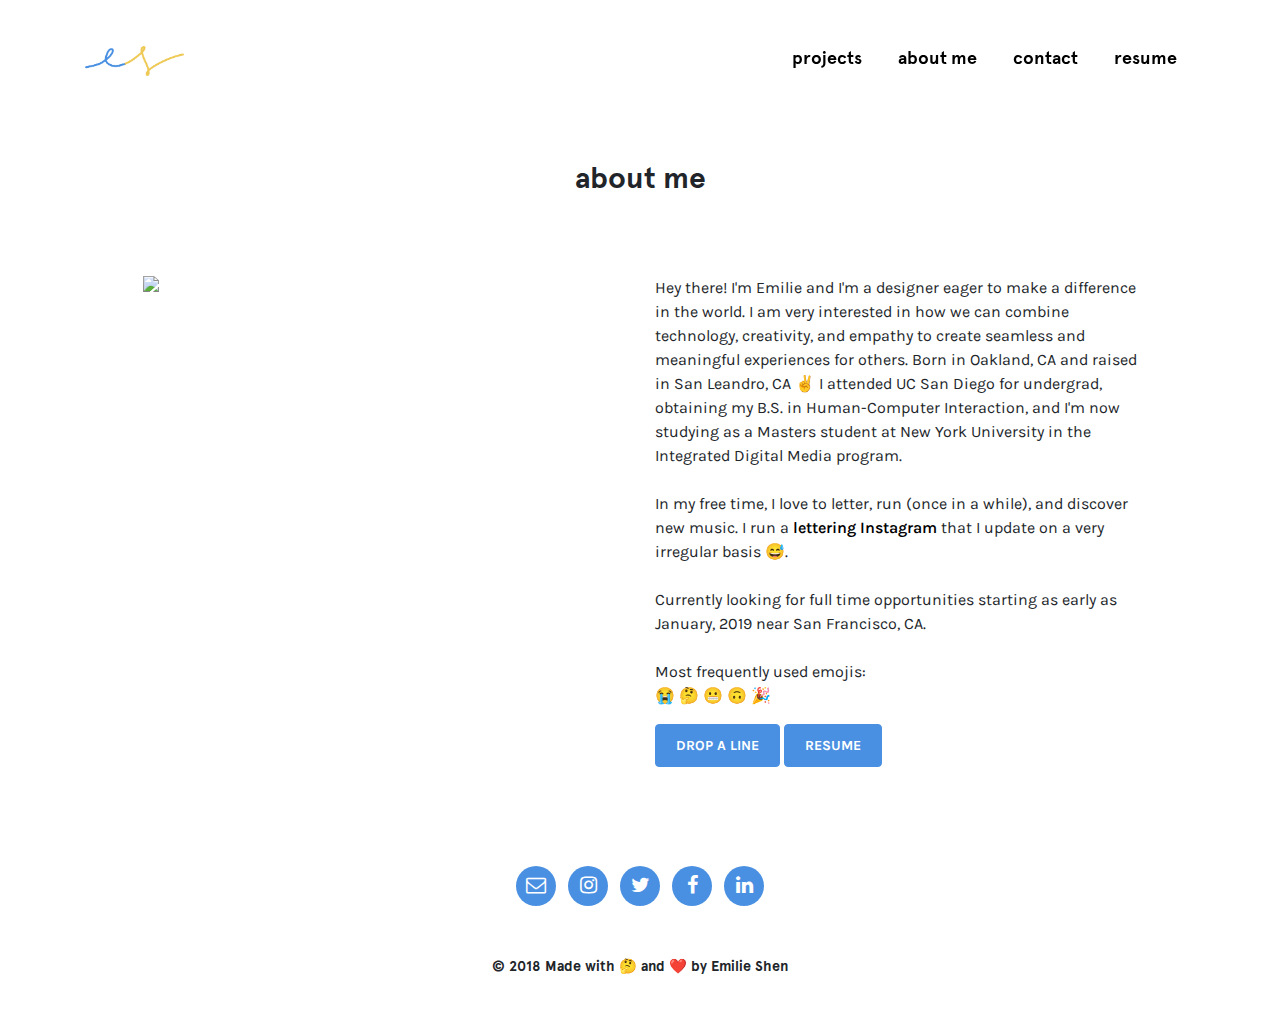
==== about.html @ f9486075 "Upload new portfolio" ====
<!DOCTYPE html>
<html lang="en">

  <head>

    <meta charset="utf-8">
    <meta name="viewport" content="width=device-width, initial-scale=1, shrink-to-fit=no">
    <link href="img/favicon.ico" rel="shortcut icon"/>

    <title>Emilie Shen</title>

    <style>
      @import url('https://fonts.googleapis.com/css?family=Karla:400,400i,700,700i|Montserrat:100,100i,200,200i,300,300i,400,400i,500,500i,600,600i,700,700i,800,800i,900,900i');
    </style>

    <link href="vendor/bootstrap/css/bootstrap.min.css" rel="stylesheet">
    <link href="vendor/font-awesome/css/font-awesome.min.css" rel="stylesheet" type="text/css">
    <link href="css/portfolio.css" rel="stylesheet">


  </head>

  <body id="page-top">

    <nav class="navbar navbar-expand-lg navbar-dark fixed-top" id="mainNav">
      <div class="container">
        <a class="navbar-brand js-scroll-trigger" href="index.html"><img class="img-logo" src="img/emilie.png" alt=""></a>
        <button class="navbar-toggler navbar-toggler-right" type="button" data-toggle="collapse" data-target="#navbarResponsive" aria-controls="navbarResponsive" aria-expanded="false" aria-label="Toggle navigation">
          Menu
          <i class="fa fa-bars"></i>
        </button>
        <div class="collapse navbar-collapse" id="navbarResponsive">
          <ul class="navbar-nav ml-auto">
            <li class="nav-item">
              <a class="nav-link js-scroll-trigger" href="index.html#portfolio">projects</a>
            </li>
            <li class="nav-item">
              <a class="nav-link js-scroll-trigger" href="about.html">about me</a>
            </li>
            <li class="nav-item">
              <a class="nav-link js-scroll-trigger" href="mailto:shenemilie@gmail.com" target="_blank">contact</a>
            </li>
            <li class="nav-item">
              <a class="nav-link js-scroll-trigger" href="EmilieShen_Resume.pdf" target="_blank">resume</a>
            </li>
          </ul>
        </div>
      </div>
    </nav>

    <section class="title">
      <div class="container">
        <div class="row">
          <div class="col-lg-12 text-center">
            <h2 class="section-heading">about me</h2>
          </div>
        </div>
      </div>
    </section>

    <section class="content" id="description">
        <div class="container">
            <div class="row">
              <div class="col-md-6">
                  <img src="img/about.png" class="img-responsive">
              </div>
              <div class="col-md-6">
                  <p>
                    Hey there! I'm Emilie and I'm a designer eager to make a difference in the world. I am very interested in how we can combine technology, creativity, and empathy to create seamless and meaningful experiences for others. Born in Oakland, CA and raised in San Leandro, CA ✌️ I attended UC San Diego for undergrad, obtaining my B.S. in Human-Computer Interaction, and I'm now studying as a Masters student at New York University in the Integrated Digital Media program.
                    <br><br>
                    In my free time, I love to letter, run (once in a while), and discover new music. I run a <a href="https://instagram.com/mytypadesign">lettering Instagram</a> that I update on a very irregular basis 😅.
                    <br><br>
                    Currently looking for full time opportunities starting as early as January, 2019 near San Francisco, CA.
                    <br><br>
                    Most frequently used emojis: <br>
                    😭 🤔 😬 🙃 🎉
                  </p>
                  <a href="mailto:shenemilie@gmail.com" class="btn btn-primary btn-xl text-uppercase js-scroll-trigger">Drop a Line</a>
                  <a href="EmilieShen_Resume.pdf" class="btn btn-primary btn-xl text-uppercase js-scroll-trigger" target="_blank">Resume</a>
                  <br><br>
              </div>
            </div>
        </div>
    </section>

    <footer>
      <div class="container">
        <div class="row">
          <div class="col-md-12">
            <ul class="list-inline social-buttons">
              <li class="list-inline-item">
                <a href="mailto:shenemilie@gmail.com">
                  <i class="fa fa-envelope-o"></i>
                </a>
              </li>
              <li class="list-inline-item">
                <a href="https://instagram.com/mytypadesign">
                  <i class="fa fa-instagram"></i>
                </a>
              </li>
              <li class="list-inline-item">
                <a href="https://twitter.com/emilie_shen">
                  <i class="fa fa-twitter"></i>
                </a>
              </li>
              <li class="list-inline-item">
                <a href="https://facebook.com/emilieshenn">
                  <i class="fa fa-facebook"></i>
                </a>
              </li>
              <li class="list-inline-item">
                <a href="https://linkedin.com/in/emilieshen">
                  <i class="fa fa-linkedin"></i>
                </a>
              </li>
            </ul>
          </div>
          <div class="col-md-12">
            <p><br></p>
            <span class="copyright">&copy; 2018 Made with 🤔 and ❤️ by Emilie Shen</span>
          </div>
        </div>
      </div>
    </footer>


    <!-- Bootstrap core JavaScript -->
    <script src="vendor/jquery/jquery.min.js"></script>
    <script src="vendor/bootstrap/js/bootstrap.bundle.min.js"></script>

    <!-- Plugin JavaScript -->
    <script src="vendor/jquery-easing/jquery.easing.min.js"></script>

    <!-- Contact form JavaScript -->
    <script src="js/jqBootstrapValidation.js"></script>
    <script src="js/contact_me.js"></script>

    <!-- Custom scripts for this template -->
    <script src="js/agency.js"></script>

  </body>

</html>
---- css/portfolio.css ----
@font-face {
  font-family: ApercuRegular;
  src: url(Apercu-Regular.otf);
}

@font-face {
  font-family: ApercuMono;
  src: url(Apercu-Mono.otf);
}

@font-face {
  font-family: ApercuMedium;
  src: url(Apercu-Medium.otf);
}

@font-face {
  font-family: ApercuMediumItalic;
  src: url(Apercu-Medium-Italic.otf);
}

@font-face {
  font-family: ApercuLight;
  src: url(Apercu-Light.otf);
}

@font-face {
  font-family: ApercuLightItalic;
  src: url(Apercu-Light-Italic.otf);
}

@font-face {
  font-family: ApercuItalic;
  src: url(Apercu-Italic.otf);
}

@font-face {
  font-family: ApercuBold;
  src: url(Apercu-Bold.otf);
}

@font-face {
  font-family: ApercuBoldItalic;
  src: url(Apercu-Bold-Italic.otf);
}

body {
  overflow-x: hidden;
  font-family: 'Karla', sans-serif;
  font-weight: 400;
  margin-left: 6%;
  margin-right: 6%;
}

@media (min-width: 768px) {
  body {
    margin-left: 10%;
    margin-right: 10%;
  }
}

p {
  line-height: 1.5;
}

a {
  color: #000000;
  font-weight: 600;
}

a:hover {
  color: #4A90E2;
  text-decoration: none;
}

img.img-responsive {
  padding-bottom: 20px;
  display: block;
  max-width: 100%;
  height: auto;
}

.text-primary {
  color: #4A90E2 !important;
}

.title {
  padding-top: 100px;
  padding-bottom: 30px;
}

section {
  padding: 50px 0;
}

section h2.section-heading {
  font-size: 30px;
  margin-top: 60px;
  margin-bottom: 15px;
  font-family: 'ApercuBold','Helvetica Neue', sans-serif;
}

section h3.section-subheading {
  font-size: 19px;
  font-weight: 400;
  margin-bottom: 60px;
  margin-left: 20px;
  margin-right: 20px;
  text-transform: none;
  font-family: 'Karla', 'Helvetica Neue', Helvetica, Arial, sans-serif;
}

@media (min-width: 768px) {
  section {
    padding: 50px 0;
  }
  section h2.section-heading {
    font-size: 30px;
    margin-top: 60px;
    margin-bottom: 0px;
    padding-bottom: 0px;
  }
  section h3.section-subheading {
    margin-left: 70px;
    margin-right: 70px;
  }
}

.btn {
  font-family: 'Karla', 'Helvetica Neue', Helvetica, Arial, sans-serif;
  font-weight: 700;
  margin-left:auto;
  margin-right:auto;
}

.btn-xl {
  font-size: 14px;
  padding: 10px 20px;
}

.btn-primary {
  background-color: #4A90E2;
  border-color: #4A90E2;
}

.btn-primary:active, .btn-primary:focus, .btn-primary:hover {
  background-color: #EFC955 !important;
  border-color: #EFC955 !important;
  color: white;
}

.btn-primary:active, .btn-primary:focus {
  box-shadow: 0 0 0 0.2rem rgba(254, 209, 55, 0.5) !important;
}

img::selection {
  background: transparent;
}

img::-moz-selection {
  background: transparent;
}

#mainNav {
  background-color: white;
}

#mainNav .navbar-toggler {
  font-size: 12px;
  right: 0;
  padding: 13px;
  text-transform: uppercase;
  color: white;
  border: 0;
  background-color: #4A90E2;
  font-family: 'ApercuBold', 'Helvetica Neue', Helvetica, Arial, sans-serif;
}

#mainNav .navbar-brand img{
  max-height: 30px;
}

#mainNav .navbar-brand.active, #mainNav .navbar-brand:active, #mainNav .navbar-brand:focus, #mainNav .navbar-brand:hover {
  color: #4A90E2;
}

#mainNav .navbar-nav .nav-item .nav-link {
  font-size: 16px;
  color: black;
  font-family: 'ApercuBold', 'Helvetica Neue', Helvetica, Arial, sans-serif;
}

#mainNav .navbar-nav .nav-item .nav-link.active, #mainNav .navbar-nav .nav-item .nav-link:hover {
  color: #4A90E2;
}

@media (min-width: 992px) {
  #mainNav {
    padding-top: 25px;
    padding-bottom: 25px;
    -webkit-transition: padding-top 0.3s, padding-bottom 0.3s;
    -moz-transition: padding-top 0.3s, padding-bottom 0.3s;
    transition: padding-top 0.3s, padding-bottom 0.3s;
    border: none;
    background-color: transparent;
  }
  #mainNav .navbar-brand {
    font-size: 1.75em;
    -webkit-transition: all 0.3s;
    -moz-transition: all 0.3s;
    transition: all 0.3s;
  }
  #mainNav .navbar-nav .nav-item .nav-link {
    font-size: 18px;
    padding: 1.1em 1em !important;
  }
  #mainNav.navbar-shrink {
    padding-top: 0;
    padding-bottom: 0;
    background-color: white;
  }
  #mainNav.navbar-shrink .navbar-brand {
    font-size: 1.25em;
    padding: 12px 0;
  }
}

.intro-text {
  padding-top: 60%;
  padding-bottom: 0px;
}

.intro-text .intro-lead-in {
  font-size: 20px;
  font-family: 'ApercuBold', 'Helvetica Neue', Helvetica, Arial, sans-serif;
  color: black;
}

.intro-text .intro-heading {
  font-size: 35px;
  margin-bottom: 5px;
  font-family: 'ApercuLight', 'Helvetica Neue', Helvetica, Arial, sans-serif;
  color: black;
}

@media (min-width: 780px) {
  .intro-text {
    padding-top: 30%;
    padding-bottom: 0px;
  }
  .intro-text .intro-lead-in {
    font-size: 24px;
    font-family: 'ApercuBold', 'Helvetica Neue', Helvetica, Arial, sans-serif;
    color: black;
  }
  .intro-text .intro-heading {
    font-size: 40px;
    margin-bottom: 5px;
    font-family: 'ApercuLight', 'Helvetica Neue', Helvetica, Arial, sans-serif;
    color: black;
  }
}

.service-heading {
  margin: 15px 0;
  text-transform: none;
  font-family: 'Karla', 'Helvetica Neue', Helvetica, Arial, sans-serif;
}

#portfolio .portfolio-item {
  right: 0;
  margin: 0 0 15px;
}

#portfolio .portfolio-item .portfolio-link {
  position: relative;
  display: block;
  max-width: 600px;
  margin: 0;
  cursor: pointer;
  box-shadow: 0px 0px 9px #e8e8e8;
}

#portfolio .portfolio-item .portfolio-caption {
  margin: 0 auto;
  padding-top: 20px;
  text-align: left;
}

#portfolio .portfolio-item .portfolio-caption h4 {
  margin: 0;
  text-transform: none;
  font-size: 20px;
  font-family: 'ApercuBold', 'Helvetica Neue', Helvetica, Arial, sans-serif;
}

#portfolio .portfolio-item .portfolio-caption p {
  font-size: 16px;
  margin: 0;
  font-family: 'Karla', 'Helvetica Neue', Helvetica, Arial, sans-serif;
}

#portfolio * {
  z-index: 2;
}

@media (min-width: 790px) {
  #portfolio .portfolio-item {
    margin: 0 0 30px;
  }
}

footer {
  padding: 25px 0;
  text-align: center;
}

footer span.copyright {
  font-size: 90%;
  line-height: 40px;
  text-transform: none;
  font-family: 'ApercuBold', 'Helvetica Neue', Helvetica, Arial, sans-serif;
}

footer ul.quicklinks {
  font-size: 90%;
  line-height: 40px;
  margin-bottom: 0;
  text-transform: none;
  font-family: 'ApercuBold', 'Helvetica Neue', Helvetica, Arial, sans-serif;
}

ul.social-buttons {
  margin-bottom: 0;
}

ul.social-buttons li a {
  font-size: 20px;
  line-height: 40px;
  display: block;
  width: 40px;
  height: 40px;
  -webkit-transition: all 0.3s;
  -moz-transition: all 0.3s;
  transition: all 0.3s;
  color: white;
  border-radius: 100%;
  outline: none;
  background-color: #4A90E2;
}

ul.social-buttons li a:active, ul.social-buttons li a:focus, ul.social-buttons li a:hover {
  background-color: #EFC955;
}
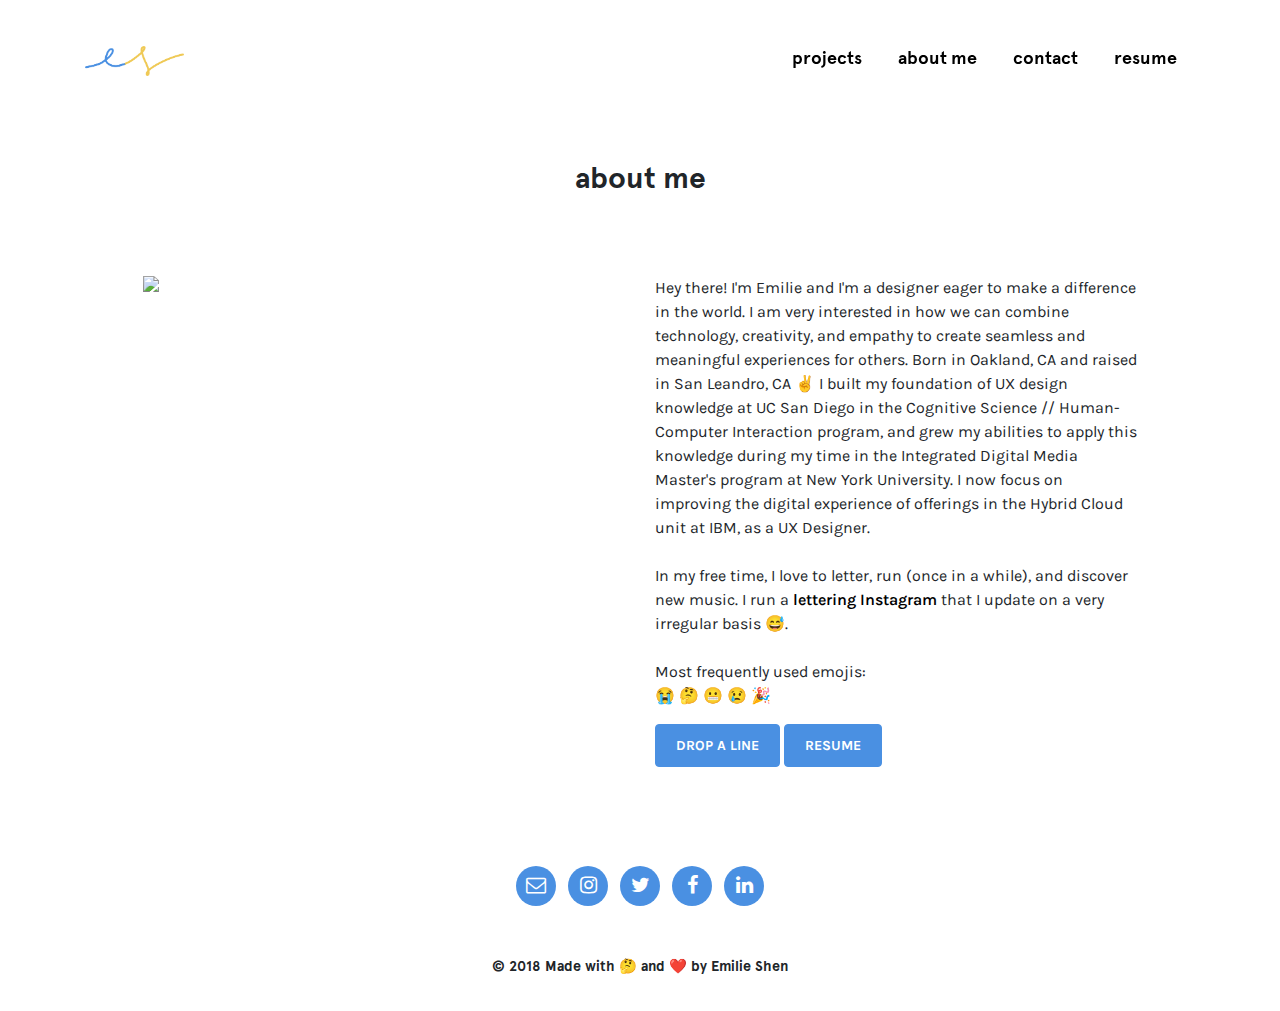
==== commit e8e6925e: "updated about description" ====
--- a/about.html
+++ b/about.html
@@ -66,14 +66,12 @@
               </div>
               <div class="col-md-6">
                   <p>
-                    Hey there! I'm Emilie and I'm a designer eager to make a difference in the world. I am very interested in how we can combine technology, creativity, and empathy to create seamless and meaningful experiences for others. Born in Oakland, CA and raised in San Leandro, CA ✌️ I attended UC San Diego for undergrad, obtaining my B.S. in Human-Computer Interaction, and I'm now studying as a Masters student at New York University in the Integrated Digital Media program.
+                    Hey there! I'm Emilie and I'm a designer eager to make a difference in the world. I am very interested in how we can combine technology, creativity, and empathy to create seamless and meaningful experiences for others. Born in Oakland, CA and raised in San Leandro, CA ✌️ I built my foundation of UX design knowledge at UC San Diego in the Cognitive Science // Human-Computer Interaction program, and grew my abilities to apply this knowledge during my time in the Integrated Digital Media Master's program at New York University. I now focus on improving the digital experience of offerings in the Hybrid Cloud unit at IBM, as a UX Designer.
                     <br><br>
                     In my free time, I love to letter, run (once in a while), and discover new music. I run a <a href="https://instagram.com/mytypadesign">lettering Instagram</a> that I update on a very irregular basis 😅.
                     <br><br>
-                    Currently looking for full time opportunities starting as early as January, 2019 near San Francisco, CA.
-                    <br><br>
                     Most frequently used emojis: <br>
-                    😭 🤔 😬 🙃 🎉
+                    😭 🤔 😬 😢 🎉
                   </p>
                   <a href="mailto:shenemilie@gmail.com" class="btn btn-primary btn-xl text-uppercase js-scroll-trigger">Drop a Line</a>
                   <a href="EmilieShen_Resume.pdf" class="btn btn-primary btn-xl text-uppercase js-scroll-trigger" target="_blank">Resume</a>
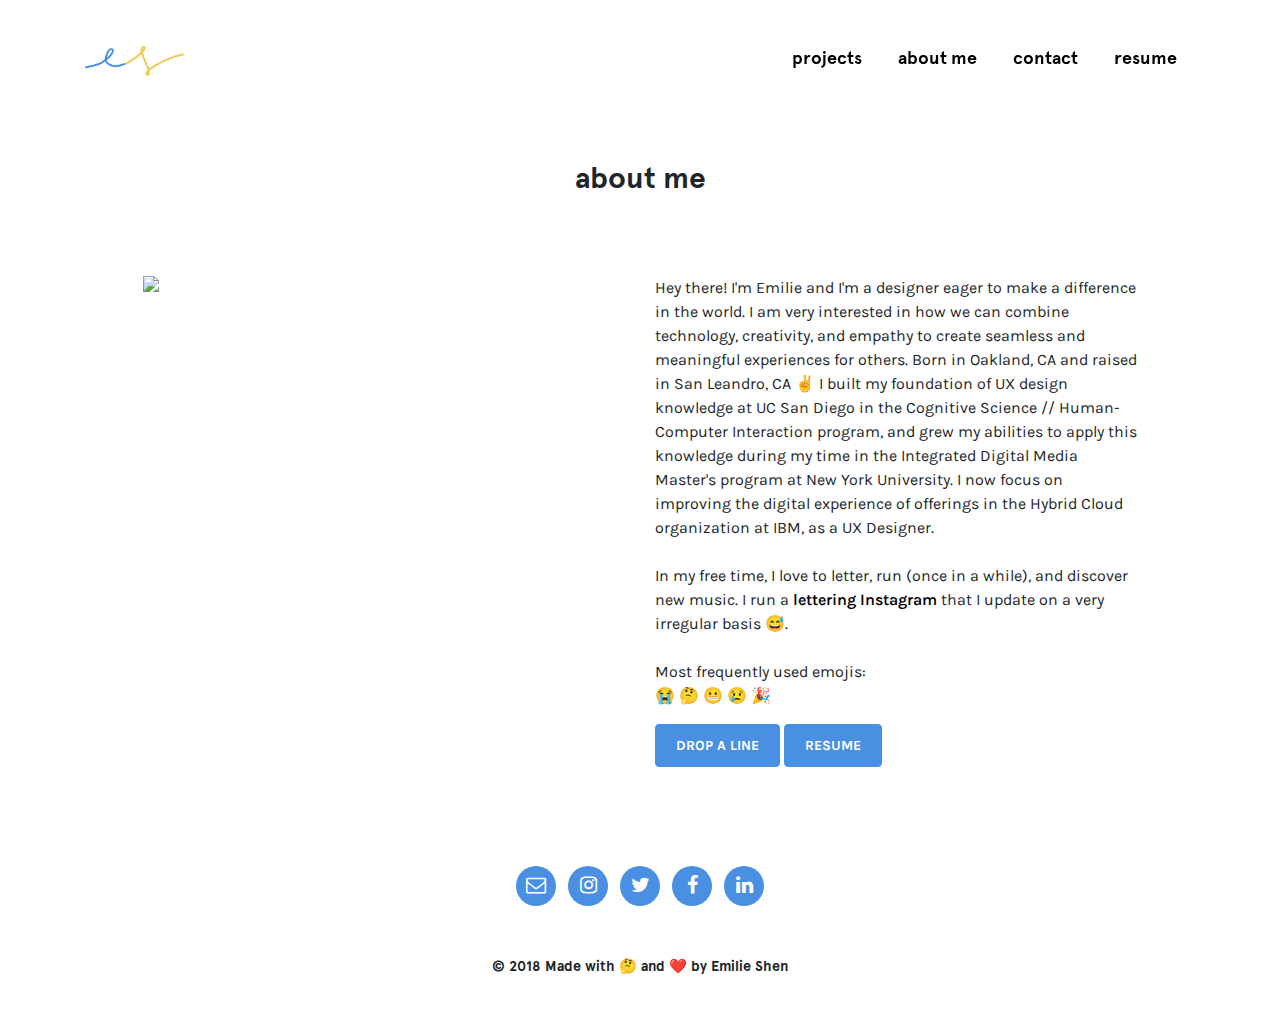
==== commit 11fdc853: "fixed word" ====
--- a/about.html
+++ b/about.html
@@ -66,7 +66,7 @@
               </div>
               <div class="col-md-6">
                   <p>
-                    Hey there! I'm Emilie and I'm a designer eager to make a difference in the world. I am very interested in how we can combine technology, creativity, and empathy to create seamless and meaningful experiences for others. Born in Oakland, CA and raised in San Leandro, CA ✌️ I built my foundation of UX design knowledge at UC San Diego in the Cognitive Science // Human-Computer Interaction program, and grew my abilities to apply this knowledge during my time in the Integrated Digital Media Master's program at New York University. I now focus on improving the digital experience of offerings in the Hybrid Cloud unit at IBM, as a UX Designer.
+                    Hey there! I'm Emilie and I'm a designer eager to make a difference in the world. I am very interested in how we can combine technology, creativity, and empathy to create seamless and meaningful experiences for others. Born in Oakland, CA and raised in San Leandro, CA ✌️ I built my foundation of UX design knowledge at UC San Diego in the Cognitive Science // Human-Computer Interaction program, and grew my abilities to apply this knowledge during my time in the Integrated Digital Media Master's program at New York University. I now focus on improving the digital experience of offerings in the Hybrid Cloud organization at IBM, as a UX Designer.
                     <br><br>
                     In my free time, I love to letter, run (once in a while), and discover new music. I run a <a href="https://instagram.com/mytypadesign">lettering Instagram</a> that I update on a very irregular basis 😅.
                     <br><br>
